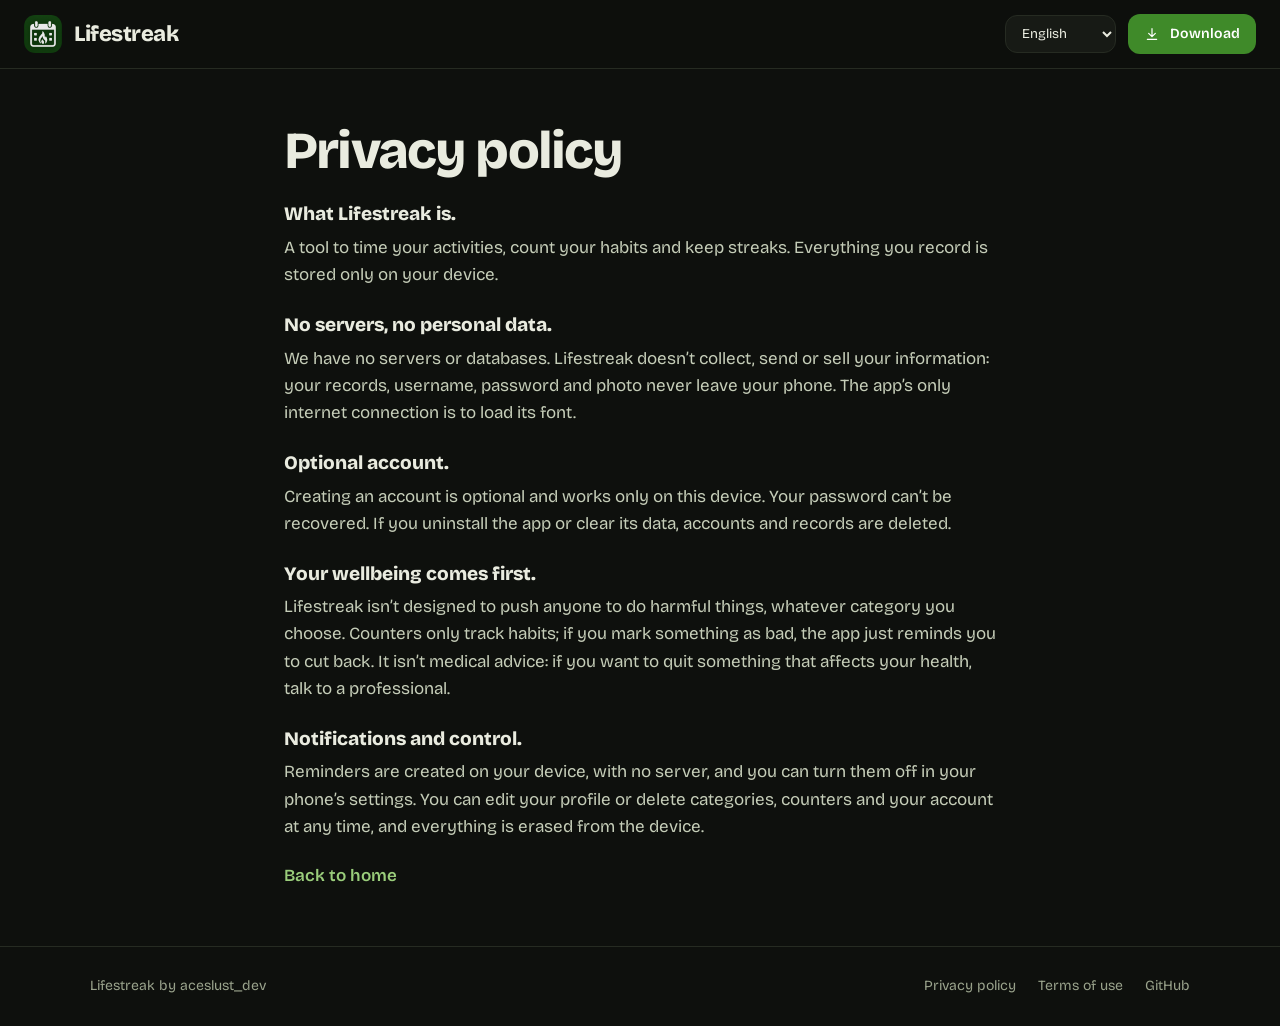
==== privacy.html @ 540b81e9 "Add files via upload" ====
<!doctype html>
<html lang="en">
<head>
<meta charset="utf-8">
<meta name="viewport" content="width=device-width,initial-scale=1">
<title>Privacy policy · Lifestreak</title>
<meta name="description" content="What Lifestreak is. A tool to time your activities, count your habits and keep streaks. Everything you record is stored only on your device.">
<meta property="og:type" content="website">
<meta property="og:title" content="Privacy policy · Lifestreak">
<meta property="og:description" content="What Lifestreak is. A tool to time your activities, count your habits and keep streaks. Everything you record is stored only on your device.">
<meta property="og:image" content="https://acesdevfr.github.io/Lifestreak/assets/og.png">
<meta name="twitter:card" content="summary_large_image">
<meta name="theme-color" content="#0e100d">
<link rel="icon" href="assets/favicon.png">
<link rel="apple-touch-icon" href="assets/apple-touch-icon.png">
<link rel="stylesheet" href="style.css">
</head>
<body data-title="pp">
<header class="top"><a class="brand" href="./"><img src="assets/icon.png" alt=""><span>Lifestreak</span></a>
<div class="right"><select id="lang" aria-label="Language"><option value="en">English</option><option value="es">Español</option><option value="pt">Português</option><option value="fr">Français</option><option value="de">Deutsch</option></select>
<a class="btn sm" href="https://github.com/acesdevfr/Lifestreak/releases/latest"><svg viewBox="0 0 24 24" fill="none" stroke="currentColor" stroke-width="1.8" stroke-linecap="round" stroke-linejoin="round" aria-hidden="true"><path d="M12 4v11M7 11l5 5 5-5M5 20h14"/></svg><span data-i="dl">Download</span></a></div></header>
<main class="doc wrap narrow"><h1 data-i="pp">Privacy policy</h1><p class="pp" data-i="pp1"><b>What Lifestreak is.</b> A tool to time your activities, count your habits and keep streaks. Everything you record is stored only on your device.</p><p class="pp" data-i="pp2"><b>No servers, no personal data.</b> We have no servers or databases. Lifestreak doesn’t collect, send or sell your information: your records, username, password and photo never leave your phone. The app’s only internet connection is to load its font.</p><p class="pp" data-i="pp3"><b>Optional account.</b> Creating an account is optional and works only on this device. Your password can’t be recovered. If you uninstall the app or clear its data, accounts and records are deleted.</p><p class="pp" data-i="pp4"><b>Your wellbeing comes first.</b> Lifestreak isn’t designed to push anyone to do harmful things, whatever category you choose. Counters only track habits; if you mark something as bad, the app just reminds you to cut back. It isn’t medical advice: if you want to quit something that affects your health, talk to a professional.</p><p class="pp" data-i="pp5"><b>Notifications and control.</b> Reminders are created on your device, with no server, and you can turn them off in your phone’s settings. You can edit your profile or delete categories, counters and your account at any time, and everything is erased from the device.</p><p><a class="back" href="./" data-i="back">Back to home</a></p></main>
<footer><div class="fin"><span>Lifestreak by aceslust_dev</span><nav><a href="privacy.html" data-i="pp">Privacy policy</a><a href="terms.html" data-i="tos">Terms of use</a><a href="https://github.com/acesdevfr/Lifestreak">GitHub</a></nav></div></footer>
<script src="i18n.js"></script>
</body></html>
---- style.css ----
@font-face{font-family:"Bricolage Grotesque";font-weight:400;font-display:swap;src:url(assets/fonts/bricolage-400.woff2) format("woff2")}
@font-face{font-family:"Bricolage Grotesque";font-weight:600;font-display:swap;src:url(assets/fonts/bricolage-600.woff2) format("woff2")}
@font-face{font-family:"Bricolage Grotesque";font-weight:800;font-display:swap;src:url(assets/fonts/bricolage-800.woff2) format("woff2")}
:root{--bg:#0e100d;--card:#171a15;--bd:#262b22;--tx:#e9ebdf;--mu:#9aa38c;--ac:#3f8a29;--lt:#9acd7b;color-scheme:dark}
*{box-sizing:border-box}html{scroll-behavior:smooth;overflow-x:clip}
body{overflow-x:clip;margin:0;background:var(--bg);color:var(--tx);font:400 17px/1.6 "Bricolage Grotesque",system-ui,sans-serif}
a{color:inherit;text-decoration:none}img{max-width:100%}
.wrap{max-width:1100px;margin:0 auto;padding:0 24px}.narrow{max-width:760px}
.top{position:sticky;top:0;z-index:10;display:flex;justify-content:space-between;align-items:center;padding:14px 24px;background:rgba(14,16,13,.82);backdrop-filter:blur(12px);border-bottom:1px solid var(--bd)}
.brand{display:flex;align-items:center;gap:12px;font-weight:800;font-size:22px;letter-spacing:-.02em}.brand img{width:38px;height:38px;border-radius:11px}
.right{display:flex;align-items:center;gap:12px}
select{background:var(--card);color:var(--tx);border:1px solid var(--bd);border-radius:12px;padding:9px 12px;font:600 14px inherit;font-family:inherit}
.btn{display:inline-flex;align-items:center;gap:10px;padding:16px 26px;border-radius:14px;background:var(--ac);color:#fff;font-weight:600;font-size:17px;transition:transform .15s,filter .15s}
.btn:hover{filter:brightness(1.12);transform:translateY(-2px)}.btn:active{transform:scale(.97)}
.btn.sm{padding:9px 16px;font-size:14px;border-radius:12px}.btn svg{width:20px;height:20px}.btn.sm svg{width:16px;height:16px}
.hero{display:grid;grid-template-columns:1.1fr .9fr;gap:40px;align-items:center;max-width:1100px;margin:0 auto;padding:72px 24px 40px;position:relative}
.hero::before{content:"";position:absolute;inset:-120px -40vw auto -40vw;height:760px;background:radial-gradient(60% 70% at 70% 30%,rgba(63,138,41,.42),transparent 70%);z-index:-1}
h1{font-size:clamp(40px,6vw,72px);line-height:1;font-weight:800;letter-spacing:-.035em;margin:0 0 22px}
.lead{font-size:20px;color:#b8c6aa;margin:0 0 30px;max-width:520px}.note{color:var(--mu);font-size:14px;margin:14px 0 0}
.phone{width:100%;max-width:330px;margin:0 auto;padding:9px;border-radius:44px;background:#0b0d0a;box-shadow:0 0 0 2px #3a4434,0 40px 90px rgba(0,0,0,.6)}
.phone img{display:block;width:100%;height:auto;border-radius:36px}
.ph .phone{max-width:340px;transform:rotate(3deg)}
section.wrap{padding-top:84px}h2{font-size:clamp(28px,4vw,42px);letter-spacing:-.03em;line-height:1.1;margin:0 0 36px;font-weight:800}
.grid{display:grid;grid-template-columns:repeat(4,1fr);gap:18px}
.card{background:var(--card);border:1px solid var(--bd);border-radius:20px;padding:24px;transition:transform .2s,border-color .2s}.card:hover{transform:translateY(-4px);border-color:#3b5a2f}
.card h3{margin:16px 0 8px;font-size:19px}.card p{margin:0;color:var(--mu);font-size:15px;line-height:1.55}
.ico{width:46px;height:46px;border-radius:14px;background:#18260f;color:var(--lt);display:grid;place-items:center}.ico svg{width:24px;height:24px}
.shots{display:grid;grid-template-columns:repeat(4,1fr);gap:26px}.shots figure{margin:0;text-align:center}
.shots figcaption{margin-top:18px;color:var(--mu);font-size:15px;padding:0 6px}
.steps{display:grid;grid-template-columns:repeat(3,1fr);gap:18px}.step{background:var(--card);border:1px solid var(--bd);border-radius:20px;padding:26px}
.step h3{margin:14px 0 8px;font-size:20px}.step p{margin:0;color:var(--mu)}
.num{display:inline-grid;place-items:center;width:38px;height:38px;border-radius:50%;background:var(--ac);font-weight:800}
details{background:var(--card);border:1px solid var(--bd);border-radius:16px;padding:18px 22px;margin-bottom:12px}
summary{cursor:pointer;font-weight:600;font-size:18px}details p{margin:12px 0 0;color:var(--mu)}
.final{margin-top:96px;padding:72px 0;text-align:center;background:radial-gradient(80% 120% at 50% 100%,rgba(63,138,41,.35),transparent 70%);border-top:1px solid var(--bd)}
.final h2{margin-bottom:26px}
footer{border-top:1px solid var(--bd);padding:28px 24px;color:var(--mu);font-size:14px}
.fin{max-width:1100px;margin:0 auto;display:flex;justify-content:space-between;gap:16px;flex-wrap:wrap}.fin nav{display:flex;gap:22px}.fin a:hover{color:var(--tx)}
.doc{padding-top:56px;padding-bottom:40px}.doc h1{font-size:clamp(34px,5vw,52px)}
.pp{color:#c5cdb8;margin:0 0 22px;font-size:17px}.pp b{color:var(--tx);display:block;font-size:19px;margin-bottom:4px}
.back{color:var(--lt);font-weight:600}
@media(max-width:900px){
 .hero{grid-template-columns:1fr;padding-top:44px}.ph .phone{transform:none}
 .grid{grid-template-columns:repeat(2,1fr)}.steps{grid-template-columns:1fr}
 .shots{display:flex;overflow-x:auto;scroll-snap-type:x mandatory;gap:18px;padding-bottom:14px}.shots figure{flex:0 0 68%;scroll-snap-align:center}
}
@media(max-width:560px){.grid{grid-template-columns:1fr}.top{padding:12px 16px}.btn.sm span{display:none}.btn.sm{padding:10px}}
@media(prefers-reduced-motion:reduce){*{transition:none!important;scroll-behavior:auto!important}}
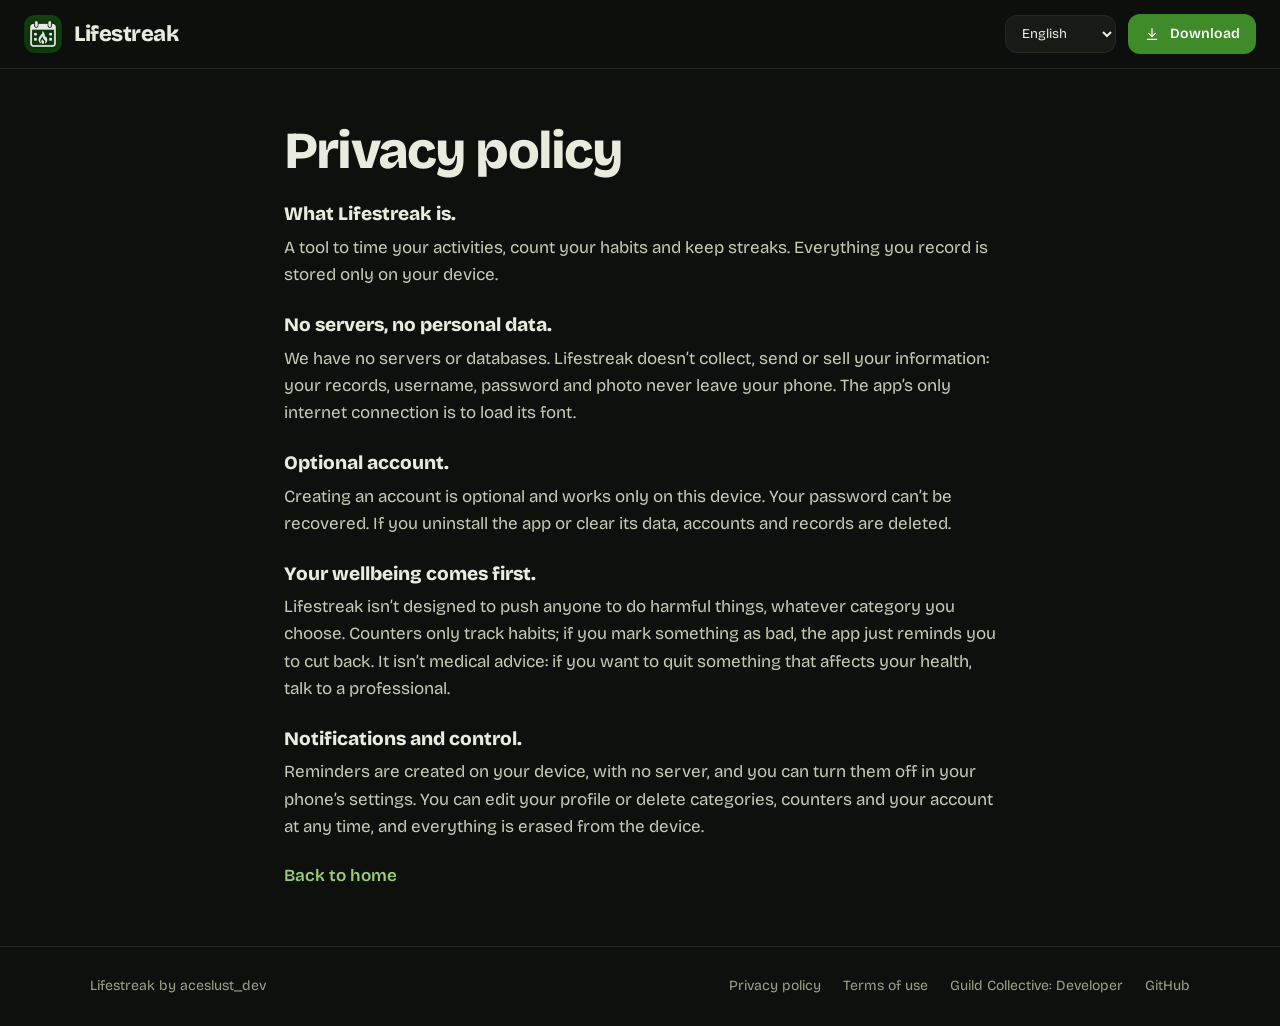
==== commit 2d2a0dae: "Add files via upload" ====
--- a/privacy.html
+++ b/privacy.html
@@ -18,8 +18,9 @@
 <body data-title="pp">
 <header class="top"><a class="brand" href="./"><img src="assets/icon.png" alt=""><span>Lifestreak</span></a>
 <div class="right"><select id="lang" aria-label="Language"><option value="en">English</option><option value="es">Español</option><option value="pt">Português</option><option value="fr">Français</option><option value="de">Deutsch</option></select>
-<a class="btn sm" href="https://github.com/acesdevfr/Lifestreak/releases/latest"><svg viewBox="0 0 24 24" fill="none" stroke="currentColor" stroke-width="1.8" stroke-linecap="round" stroke-linejoin="round" aria-hidden="true"><path d="M12 4v11M7 11l5 5 5-5M5 20h14"/></svg><span data-i="dl">Download</span></a></div></header>
+<a class="btn sm" href="./#download"><svg viewBox="0 0 24 24" fill="none" stroke="currentColor" stroke-width="1.8" stroke-linecap="round" stroke-linejoin="round" aria-hidden="true"><path d="M12 4v11M7 11l5 5 5-5M5 20h14"/></svg><span data-i="dl">Download</span></a></div></header>
 <main class="doc wrap narrow"><h1 data-i="pp">Privacy policy</h1><p class="pp" data-i="pp1"><b>What Lifestreak is.</b> A tool to time your activities, count your habits and keep streaks. Everything you record is stored only on your device.</p><p class="pp" data-i="pp2"><b>No servers, no personal data.</b> We have no servers or databases. Lifestreak doesn’t collect, send or sell your information: your records, username, password and photo never leave your phone. The app’s only internet connection is to load its font.</p><p class="pp" data-i="pp3"><b>Optional account.</b> Creating an account is optional and works only on this device. Your password can’t be recovered. If you uninstall the app or clear its data, accounts and records are deleted.</p><p class="pp" data-i="pp4"><b>Your wellbeing comes first.</b> Lifestreak isn’t designed to push anyone to do harmful things, whatever category you choose. Counters only track habits; if you mark something as bad, the app just reminds you to cut back. It isn’t medical advice: if you want to quit something that affects your health, talk to a professional.</p><p class="pp" data-i="pp5"><b>Notifications and control.</b> Reminders are created on your device, with no server, and you can turn them off in your phone’s settings. You can edit your profile or delete categories, counters and your account at any time, and everything is erased from the device.</p><p><a class="back" href="./" data-i="back">Back to home</a></p></main>
-<footer><div class="fin"><span>Lifestreak by aceslust_dev</span><nav><a href="privacy.html" data-i="pp">Privacy policy</a><a href="terms.html" data-i="tos">Terms of use</a><a href="https://github.com/acesdevfr/Lifestreak">GitHub</a></nav></div></footer>
+<footer><div class="fin"><span>Lifestreak by aceslust_dev</span><nav><a href="privacy.html" data-i="pp">Privacy policy</a><a href="terms.html" data-i="tos">Terms of use</a><a href="https://acesdevfr.github.io/">Guild Collective: Developer</a><a href="https://github.com/acesdevfr/Lifestreak">GitHub</a></nav></div></footer>
+<script src="config.js"></script>
 <script src="i18n.js"></script>
 </body></html>
--- a/style.css
+++ b/style.css
@@ -39,6 +39,10 @@
 .doc{padding-top:56px;padding-bottom:40px}.doc h1{font-size:clamp(34px,5vw,52px)}
 .pp{color:#c5cdb8;margin:0 0 22px;font-size:17px}.pp b{color:var(--tx);display:block;font-size:19px;margin-bottom:4px}
 .back{color:var(--lt);font-weight:600}
+
+.cta{display:flex;gap:14px;flex-wrap:wrap}.cta.center{justify-content:center}
+.btn.alt{background:transparent;box-shadow:inset 0 0 0 2px var(--ac);color:var(--tx)}
+.btn.off{opacity:.55;pointer-events:none;box-shadow:inset 0 0 0 2px var(--bd)}
 @media(max-width:900px){
  .hero{grid-template-columns:1fr;padding-top:44px}.ph .phone{transform:none}
  .grid{grid-template-columns:repeat(2,1fr)}.steps{grid-template-columns:1fr}
